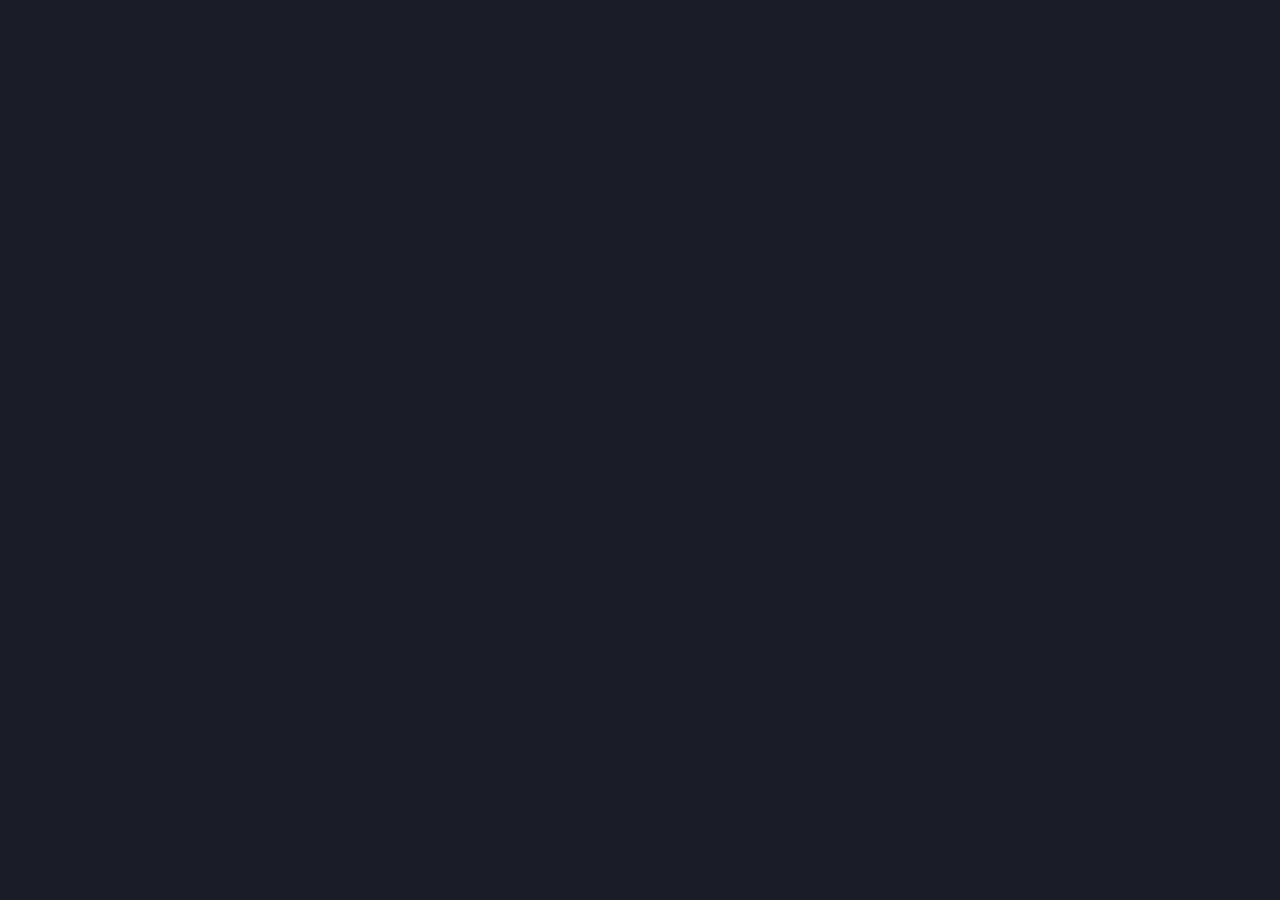
==== index.html @ 064d1b28 "File connected" ====
<!DOCTYPE html>
<html lang="en">

    <head>
        <meta charset="UTF-8">
        <meta name="viewport" content="width=device-width,initial-scale=1">
        <meta name="author" content="cake & Bake">
        <meta name="description" content="Cake & Bake">
        <meta name="keywords" content="HTML,CSS,SEO,web,web development">
        <title>Cake & Bake</title>
        <link rel="shortcut icon " href="./asstes/img/google.png" type="image/x-icon">
        <link rel="stylesheet" href="./assets/style/index.css" media="all">
        <script src="./assets/script/index.js" defer></script>
        <link rel="preconnect" href="https://fonts.googleapis.com">
        <link rel="preconnect" href="https://fonts.gstatic.com" crossorigin>
        <link href="https://fonts.googleapis.com/css2?family=Roboto:ital,wght@0,300;0,400;1,100&display=swap"
            rel="stylesheet">
        <link rel="stylesheet" href="https://cdnjs.cloudflare.com/ajax/libs/font-awesome/6.2.0/css/all.min.css"
            integrity="sha512-xh6O/CkQoPOWDdYTDqeRdPCVd1SpvCA9XXcUnZS2FmJNp1coAFzvtCN9Bmam E+4aHK8yyUHUSCcJHgXloTyT2A=="
            crossorigin="anonymous" referrerpolicy="no-referrer">
    </head>
    <main>
        <body>
          
        </body>
    </main>

</html>
---- assets/style/index.css ----
@import './reset.css';

:root {
    --app-dark-bg: #1a1d28;
    --app-red: #ff3c57;
    --app-green: #33ab4e;
    --app-purple: #833cff;
    --app-orange: #ff833c;
    --app-blue: #3c57ff;
    --app-blue-hover: #364ee6;
}

body {
    background-color: var(--app-dark-bg);
}

.container {
    width: min(100% - 30px, 1280px);
    margin-inline: auto;
}
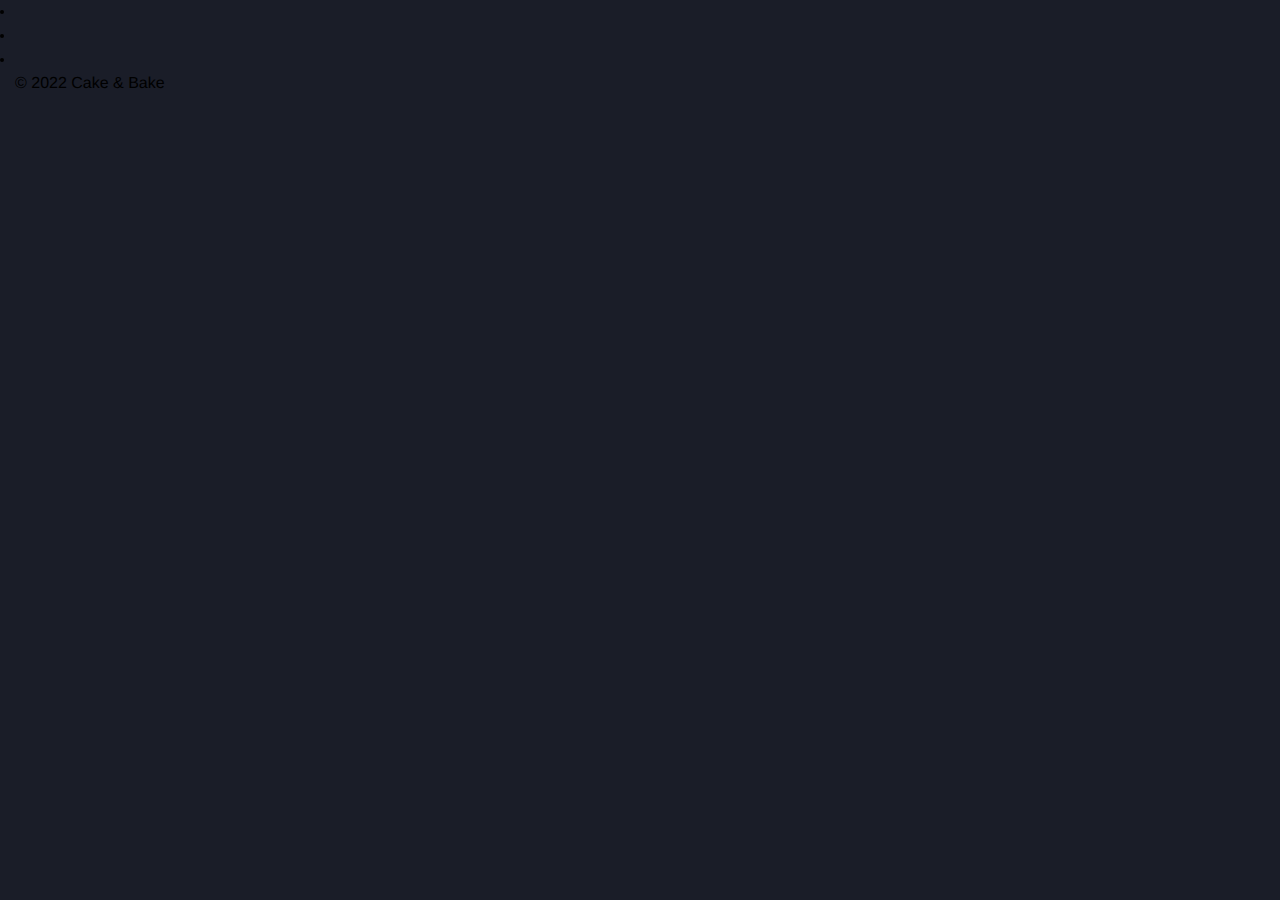
==== commit 574e8e25: "footer changed" ====
--- a/index.html
+++ b/index.html
@@ -1,6 +1,6 @@
 <!DOCTYPE html>
 <html lang="en">
-
+ 
     <head>
         <meta charset="UTF-8">
         <meta name="viewport" content="width=device-width,initial-scale=1">
@@ -8,20 +8,36 @@
         <meta name="description" content="Cake & Bake">
         <meta name="keywords" content="HTML,CSS,SEO,web,web development">
         <title>Cake & Bake</title>
-        <link rel="shortcut icon " href="./asstes/img/google.png" type="image/x-icon">
+        <link rel="shortcut icon " href="./assets/img/google.png" type="image/x-icon">
         <link rel="stylesheet" href="./assets/style/index.css" media="all">
         <script src="./assets/script/index.js" defer></script>
         <link rel="preconnect" href="https://fonts.googleapis.com">
         <link rel="preconnect" href="https://fonts.gstatic.com" crossorigin>
         <link href="https://fonts.googleapis.com/css2?family=Roboto:ital,wght@0,300;0,400;1,100&display=swap"
             rel="stylesheet">
-        <link rel="stylesheet" href="https://cdnjs.cloudflare.com/ajax/libs/font-awesome/6.2.0/css/all.min.css"
-            integrity="sha512-xh6O/CkQoPOWDdYTDqeRdPCVd1SpvCA9XXcUnZS2FmJNp1coAFzvtCN9Bmam E+4aHK8yyUHUSCcJHgXloTyT2A=="
+            <link rel="stylesheet" href="https://cdnjs.cloudflare.com/ajax/libs/font-awesome/6.2.0/css/all.min.css"
+            integrity="sha512-xh6O/CkQoPOWDdYTDqeRdPCVd1SpvCA9XXcUnZS2FmJNp1coAFzvtCN9BmamE+4aHK8yyUHUSCcJHgXloTyT2A=="
             crossorigin="anonymous" referrerpolicy="no-referrer">
     </head>
     <main>
-        <body>
-          
+     
+
+          <footer>
+            <div class=" container flexbox">
+                <div class="icons">
+                    <ul>
+                        <li><a class="fb" href="https://www.youtube.com/"><i class="fa-brands fa-youtube"></i>
+                        <li><a class="twitter" href="https://www.youtube.com/"><i
+                                    class="fa-brands fa-twitter shp"></i></a></li>
+                        <li><a class="google" href="https://www.youtube.com/"><i
+                                    class="fa-brands fa-google shp"></i></a></li>
+                    </ul>
+                </div>
+                <div class="copy">
+                    <p>&copy; 2022 Cake & Bake</p>
+                </div>
+            </div>
+        </footer>
         </body>
     </main>
 
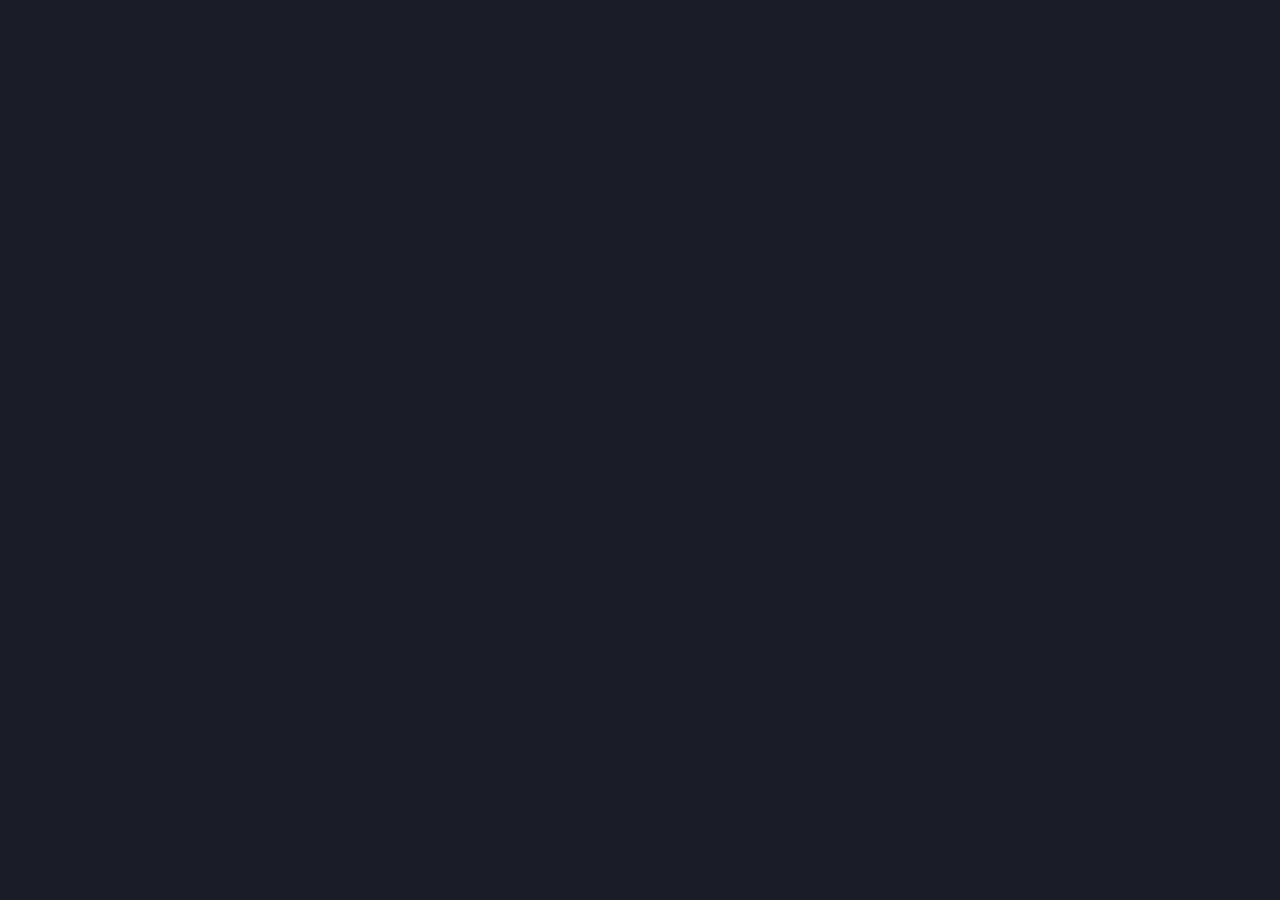
==== commit bfe7d406: "footer elements deleted" ====
--- a/index.html
+++ b/index.html
@@ -22,22 +22,7 @@
     <main>
      
 
-          <footer>
-            <div class=" container flexbox">
-                <div class="icons">
-                    <ul>
-                        <li><a class="fb" href="https://www.youtube.com/"><i class="fa-brands fa-youtube"></i>
-                        <li><a class="twitter" href="https://www.youtube.com/"><i
-                                    class="fa-brands fa-twitter shp"></i></a></li>
-                        <li><a class="google" href="https://www.youtube.com/"><i
-                                    class="fa-brands fa-google shp"></i></a></li>
-                    </ul>
-                </div>
-                <div class="copy">
-                    <p>&copy; 2022 Cake & Bake</p>
-                </div>
-            </div>
-        </footer>
+         
         </body>
     </main>
 
--- a/assets/style/index.css
+++ b/assets/style/index.css
@@ -17,4 +17,6 @@
 .container {
     width: min(100% - 30px, 1280px);
     margin-inline: auto;
-}+}
+
+
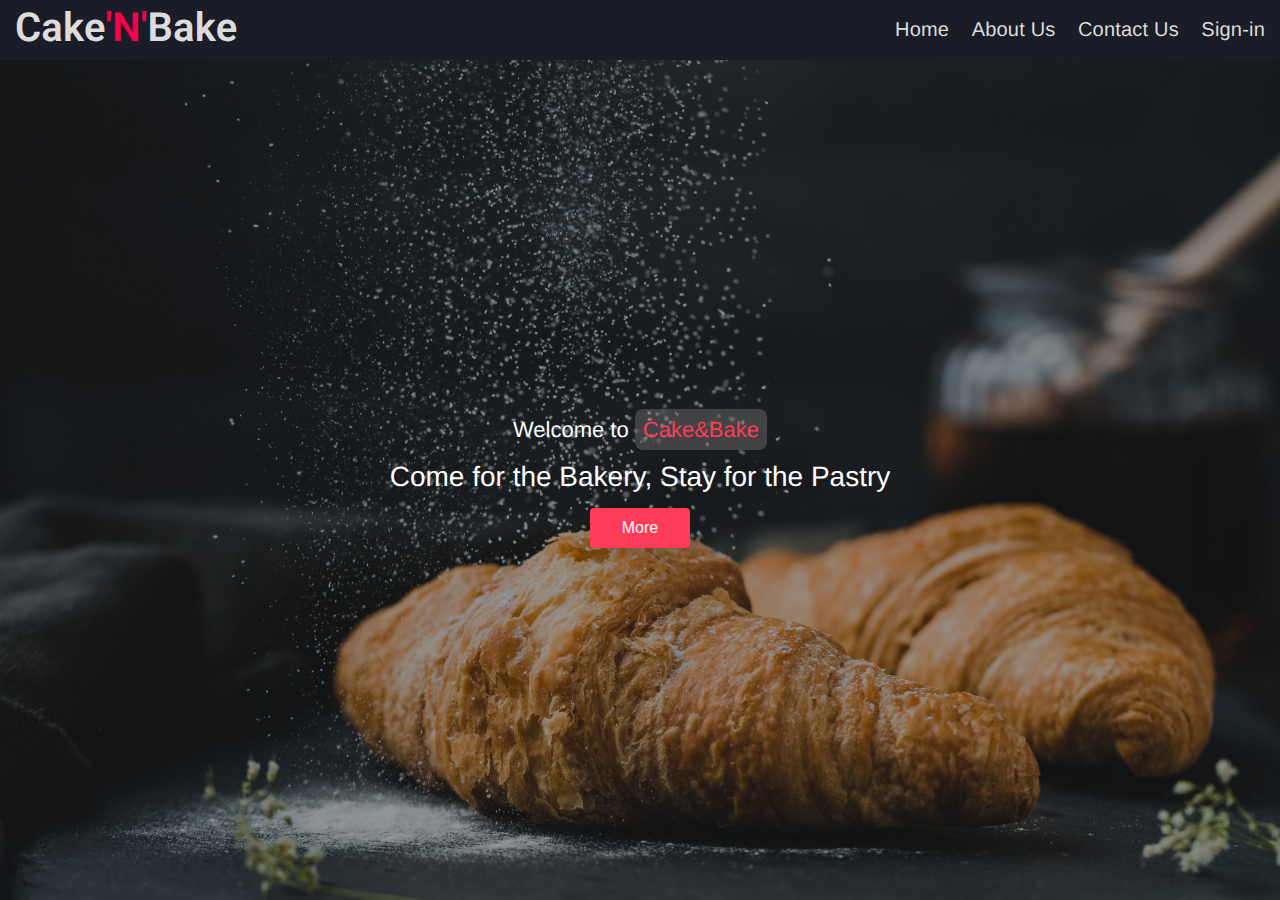
==== commit 4f64084a: "banner updated" ====
--- a/index.html
+++ b/index.html
@@ -1,29 +1,57 @@
 <!DOCTYPE html>
 <html lang="en">
- 
-    <head>
-        <meta charset="UTF-8">
-        <meta name="viewport" content="width=device-width,initial-scale=1">
-        <meta name="author" content="cake & Bake">
-        <meta name="description" content="Cake & Bake">
-        <meta name="keywords" content="HTML,CSS,SEO,web,web development">
-        <title>Cake & Bake</title>
-        <link rel="shortcut icon " href="./assets/img/google.png" type="image/x-icon">
-        <link rel="stylesheet" href="./assets/style/index.css" media="all">
-        <script src="./assets/script/index.js" defer></script>
-        <link rel="preconnect" href="https://fonts.googleapis.com">
-        <link rel="preconnect" href="https://fonts.gstatic.com" crossorigin>
-        <link href="https://fonts.googleapis.com/css2?family=Roboto:ital,wght@0,300;0,400;1,100&display=swap"
-            rel="stylesheet">
-            <link rel="stylesheet" href="https://cdnjs.cloudflare.com/ajax/libs/font-awesome/6.2.0/css/all.min.css"
-            integrity="sha512-xh6O/CkQoPOWDdYTDqeRdPCVd1SpvCA9XXcUnZS2FmJNp1coAFzvtCN9BmamE+4aHK8yyUHUSCcJHgXloTyT2A=="
-            crossorigin="anonymous" referrerpolicy="no-referrer">
-    </head>
-    <main>
-     
 
-         
-        </body>
-    </main>
+<head>
+    <meta charset="UTF-8">
+    <meta name="viewport" content="width=device-width,initial-scale=1">
+    <meta name="author" content="cake & Bake">
+    <meta name="description" content="Cake & Bake">
+    <meta name="keywords" content="HTML,CSS,SEO,web,web development">
+    <title>Cake & Bake</title>
+    <link rel="shortcut icon " href="./assets/img/google.png" type="image/x-icon">
+    <link rel="stylesheet" href="./assets/style/index.css" media="all">
+    <script src="./assets/script/index.js" defer></script>
+    <link rel="preconnect" href="https://fonts.googleapis.com">
+    <link rel="preconnect" href="https://fonts.gstatic.com" crossorigin>
+    <link href="https://fonts.googleapis.com/css2?family=Roboto:ital,wght@0,300;0,400;1,100&display=swap"
+        rel="stylesheet">
+    <link rel="stylesheet" href="https://cdnjs.cloudflare.com/ajax/libs/font-awesome/6.2.0/css/all.min.css"
+        integrity="sha512-xh6O/CkQoPOWDdYTDqeRdPCVd1SpvCA9XXcUnZS2FmJNp1coAFzvtCN9BmamE+4aHK8yyUHUSCcJHgXloTyT2A=="
+        crossorigin="anonymous" referrerpolicy="no-referrer">
+</head>
+<main>
+
+    <body>
+        <header>
+            <div class="container flexbox">
+                <div class="title">
+                    <h1>Cake<span>'N'</span>Bake</h1>
+                </div>
+                <nav>
+                    <ul>
+                        <li><a href="#">Home</a></li>
+                        <li><a href="#">About Us</a></li>
+                        <li><a href="#">Contact Us</a></li>
+                        <li><a href="#">Sign-in</a></li>
+                    </ul>
+                </nav>
+            </div>
+        </header>
+
+        <section class="banner">
+            <div class="overlay">
+                <div class="section">
+                    <p class="welcome">  Welcome to <span class="box"> Cake&Bake</span></p>
+                        <p class="text">
+                            Come for the Bakery, Stay for the Pastry
+                          </p>
+                        <button class="delay">More</button>
+                    </div>
+            </div>
+        </section>
+
+
+    </body>
+</main>
 
 </html>--- a/assets/style/index.css
+++ b/assets/style/index.css
@@ -19,4 +19,203 @@
     margin-inline: auto;
 }
 
-
+/* --------------- */
+/* Header         */
+/* --------------- */
+h1 span {
+    color: #f9004d;
+}
+
+header {
+    height: 60px;
+
+
+}
+
+.flexbox {
+    display: flex;
+}
+
+.title {
+    width: 40%;
+    height: 56%;
+}
+
+.title h1 {
+    font-size: 40px;
+    font-weight: 600;
+    line-height: 56px;
+    font-family: "Roboto", sans-serif;
+    color: #dcdcdc;
+    letter-spacing: 0.2px;
+}
+
+nav {
+    width: 60%;
+    text-align: right;
+}
+
+nav ul {
+    list-style: none;
+}
+
+nav ul li {
+    display: inline;
+    line-height: 56px;
+    cursor: default;
+}
+
+nav ul li a {
+    font-size: 20px;
+    color: #dcdcdc;
+    font-weight: 525;
+    text-decoration: none;
+    letter-spacing: 0.2px;
+    cursor: pointer;
+    line-height: 60px;
+    font-family: Madefor, Helvetica Neue, Helvetica, Arial, Hiragino Kaku Gothic Pro W3, Hiragino Kaku Gothic Pro, sans-serif !important;
+}
+
+nav ul li a:hover {
+    text-decoration: underline;
+}
+
+nav ul li+li {
+    margin-left: 18px;
+}
+
+
+/* --------------- */
+/* Section          */
+/* --------------- */
+.banner {
+    background: #fff url(../img/banner.jpg) center center / cover no-repeat;
+    height: calc(100vh - 60px);
+    color: #fff;
+}
+
+.overlay {
+    min-height: calc(100vh - 60px);
+    background-color: rgb(20 24 28/0.4);
+    display: grid;
+    place-items: center;
+    text-align: center;
+}
+
+.welcome{
+    font-size: 22px;
+}
+.box {
+    
+    border-radius: 8px;
+    background-color: rgb(124 123 123/0.4);
+    padding: 8px;
+    color: #ff3c57;
+}
+.text {
+    font-weight: 300;
+    font-size: 28px;
+    margin-top: 10px;
+}
+
+.delay {
+    margin-top: 10px;
+    width: 100px;
+    height: 40px;
+    text-align: center;
+    border-radius: 4px;
+    color: #fff;
+    font-size: 16px;
+    inset: auto 50px 50px auto;
+    box-shadow: rgba(0, 0, 0, 0.1) 0px 26px 30px -10px, rgba(0, 0, 0, 0.1) 0px 16px 10px -10px;
+    background-color: #ff3c57;
+    transition: all 0.9s ease-in-out;
+}
+
+.section.lessdelay {
+    visibility: visible;
+    opacity: 1;
+    transition: 0.6s;
+}
+
+.delay.is-visible {
+    visibility: visible;
+    opacity: 1;
+    transition-delay: 0.7s;
+}
+
+
+
+/* --------------- */
+/* footer          */
+/* --------------- */
+
+.flexbox {
+    display: flex;
+}
+
+footer {
+    height: 65px;
+    background-color: #fff;
+}
+
+div .icons {
+    width: 50%;
+    text-align: left;
+}
+
+div .icons ul {
+    list-style: none;
+}
+
+div .icons ul li {
+    display: inline;
+    line-height: 66px;
+    cursor: default;
+}
+
+div .icons ul li a {
+    font-size: 17px;
+    font-weight: 600;
+    text-decoration: none;
+    letter-spacing: 0.2px;
+    cursor: pointer;
+    font-family: "Roboto", sans-serif;
+}
+
+.icons li {
+    border: 1px solid;
+    border-radius: 50%;
+    padding: 6px;
+}
+
+.icons ul li+li {
+    margin-left: 18px;
+}
+
+.fb {
+    color: #3b5998;
+}
+
+.twitter {
+    color: #00acee;
+}
+
+.google {
+    color: #4285F4;
+}
+
+.copy {
+    width: 50%;
+    height: 56%;
+}
+
+.copy p {
+    font-size: 17px;
+    text-align: right;
+    font-family: "Roboto", sans-serif;
+    font-weight: 450;
+    line-height: 66px;
+    color: #000;
+    letter-spacing: 0.2px;
+}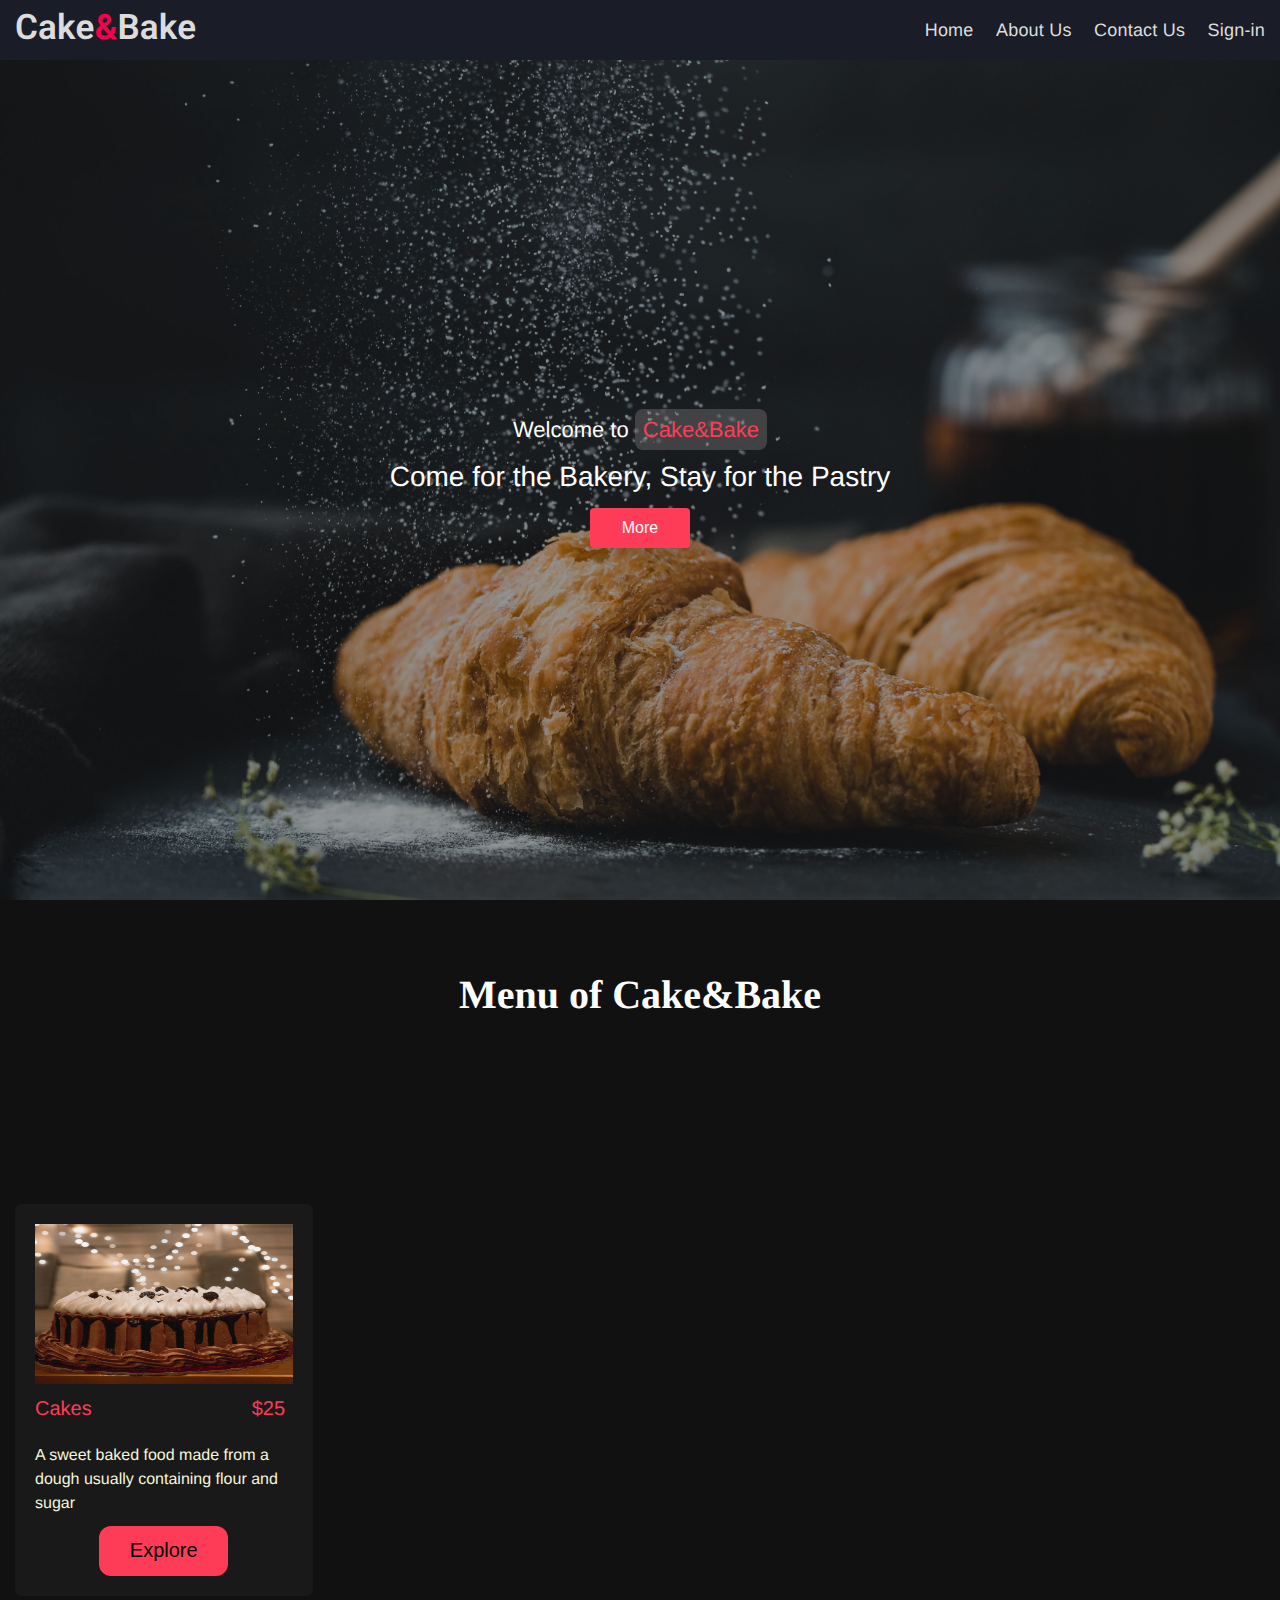
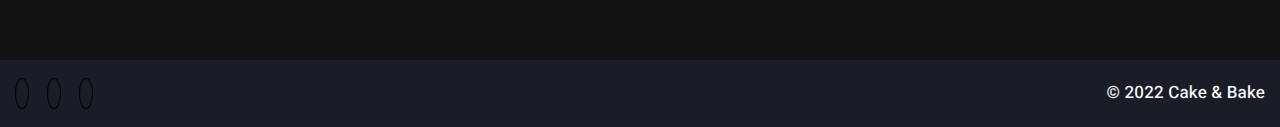
==== commit 60cb32ad: "box-1 created" ====
--- a/index.html
+++ b/index.html
@@ -1,57 +1,95 @@
-<!DOCTYPE html>
+ <!DOCTYPE html>
 <html lang="en">
+ 
+    <head>
+        <meta charset="UTF-8">
+        <meta name="viewport" content="width=device-width,initial-scale=1">
+        <meta name="author" content="cake & Bake">
+        <meta name="description" content="Cake & Bake">
+        <meta name="keywords" content="HTML,CSS,SEO,web,web development">
+        <title>Cake & Bake</title>
+        <link rel="shortcut icon " href="./assets/img/google.png" type="image/x-icon">
+        <link rel="stylesheet" href="./assets/style/index.css" media="all">
+        <script src="./assets/script/index.js" defer></script>
+        <link rel="preconnect" href="https://fonts.googleapis.com">
+        <link rel="preconnect" href="https://fonts.gstatic.com" crossorigin>
+        <link href="https://fonts.googleapis.com/css2?family=Roboto:ital,wght@0,300;0,400;1,100&display=swap"
+            rel="stylesheet">
+            <link rel="stylesheet" href="https://cdnjs.cloudflare.com/ajax/libs/font-awesome/6.2.0/css/all.min.css"
+            integrity="sha512-xh6O/CkQoPOWDdYTDqeRdPCVd1SpvCA9XXcUnZS2FmJNp1coAFzvtCN9BmamE+4aHK8yyUHUSCcJHgXloTyT2A=="
+            crossorigin="anonymous" referrerpolicy="no-referrer">
+    </head>
+    <main>
+        <body>
+            <header>
+                <div class="container flexbox">
+                    <div class="title">
+                        <h1>Cake<span>&</span>Bake</h1>
+                    </div>
+                    <nav>
+                        <ul>
+                            <li class="tag" ><i class="fa-solid fa-bars"></i></li>
+                            <li><a href="#">Home</a></li>
+                            <li><a href="#">About Us</a></li>
+                            <li><a href="#">Contact Us</a></li>
+                            <li><a href="#">Sign-in</a></li>
+                        </ul>
+                    </nav>
+                </div>
+            </header>
+            
+            
+          
+            <section class="banner">
+                <div class="overlay">
+                    <div class="section">
+                        <p class="welcome">  Welcome to <span class="box"> Cake&Bake</span></p>
+                            <p class="text">
+                                Come for the Bakery, Stay for the Pastry
+                              </p>
+                            <button class="delay">More</button>
+                        </div>
+                </div>
+     </section>
+     <main>
+        <section class="bakery">
+            <h2>Menu of Cake&Bake</h2>
+        <div class="container rows">
+            <div class="row">
+                <div class="column one">
+                    <img src="./assets/img/sj-diUixdrqh0Q-unsplash.jpg">
+                    <div class="cake"> <p>Cakes
+                    </p>
+                <p class="price"> $25</p></div>
 
-<head>
-    <meta charset="UTF-8">
-    <meta name="viewport" content="width=device-width,initial-scale=1">
-    <meta name="author" content="cake & Bake">
-    <meta name="description" content="Cake & Bake">
-    <meta name="keywords" content="HTML,CSS,SEO,web,web development">
-    <title>Cake & Bake</title>
-    <link rel="shortcut icon " href="./assets/img/google.png" type="image/x-icon">
-    <link rel="stylesheet" href="./assets/style/index.css" media="all">
-    <script src="./assets/script/index.js" defer></script>
-    <link rel="preconnect" href="https://fonts.googleapis.com">
-    <link rel="preconnect" href="https://fonts.gstatic.com" crossorigin>
-    <link href="https://fonts.googleapis.com/css2?family=Roboto:ital,wght@0,300;0,400;1,100&display=swap"
-        rel="stylesheet">
-    <link rel="stylesheet" href="https://cdnjs.cloudflare.com/ajax/libs/font-awesome/6.2.0/css/all.min.css"
-        integrity="sha512-xh6O/CkQoPOWDdYTDqeRdPCVd1SpvCA9XXcUnZS2FmJNp1coAFzvtCN9BmamE+4aHK8yyUHUSCcJHgXloTyT2A=="
-        crossorigin="anonymous" referrerpolicy="no-referrer">
-</head>
-<main>
+                <div class="cake2">
+                    <p>A sweet baked food made from a dough usually containing flour and sugar</p>
+    
+                </div>
+                    <form class="button">
+                        <input type="button" name="read more" value="Explore">
+                    </form>
+                </div>
+            </section>
 
-    <body>
-        <header>
-            <div class="container flexbox">
-                <div class="title">
-                    <h1>Cake<span>'N'</span>Bake</h1>
+            <footer>
+                <div class=" container flexbox">
+                    <div class="icons">
+                        <ul>
+                            <li><a class="fb" href="https://www.youtube.com/"><i class="fa-brands fa-youtube"></i>
+                            <li><a class="twitter" href="https://www.youtube.com/"><i
+                                        class="fa-brands fa-twitter shp"></i></a></li>
+                            <li><a class="google" href="https://www.youtube.com/"><i
+                                        class="fa-brands fa-google shp"></i></a></li>
+                        </ul>
+                    </div>
+                    <div class="copy">
+                        <p>&copy; 2022 Cake & Bake</p>
+                    </div>
                 </div>
-                <nav>
-                    <ul>
-                        <li><a href="#">Home</a></li>
-                        <li><a href="#">About Us</a></li>
-                        <li><a href="#">Contact Us</a></li>
-                        <li><a href="#">Sign-in</a></li>
-                    </ul>
-                </nav>
-            </div>
-        </header>
-
-        <section class="banner">
-            <div class="overlay">
-                <div class="section">
-                    <p class="welcome">  Welcome to <span class="box"> Cake&Bake</span></p>
-                        <p class="text">
-                            Come for the Bakery, Stay for the Pastry
-                          </p>
-                        <button class="delay">More</button>
-                    </div>
-            </div>
-        </section>
-
-
-    </body>
-</main>
+            </footer>
+            
+        </body>
+    </main>
 
 </html>--- a/assets/style/index.css
+++ b/assets/style/index.css
@@ -18,18 +18,14 @@
     width: min(100% - 30px, 1280px);
     margin-inline: auto;
 }
-
 /* --------------- */
 /* Header         */
 /* --------------- */
-h1 span {
-    color: #f9004d;
-}
-
+h1 span{
+    color:#f9004d;
+}
 header {
-    height: 60px;
-
-
+    height: 60px;   
 }
 
 .flexbox {
@@ -42,7 +38,7 @@
 }
 
 .title h1 {
-    font-size: 40px;
+    font-size: 35px;
     font-weight: 600;
     line-height: 56px;
     font-family: "Roboto", sans-serif;
@@ -66,7 +62,7 @@
 }
 
 nav ul li a {
-    font-size: 20px;
+    font-size: 18px;
     color: #dcdcdc;
     font-weight: 525;
     text-decoration: none;
@@ -132,6 +128,8 @@
     transition: all 0.9s ease-in-out;
 }
 
+
+
 .section.lessdelay {
     visibility: visible;
     opacity: 1;
@@ -141,10 +139,87 @@
 .delay.is-visible {
     visibility: visible;
     opacity: 1;
-    transition-delay: 0.7s;
-}
-
-
+    transition-delay: 0.7s;
+}
+
+.cake, .cake2{
+    display:flex;
+}
+
+
+.cake p, .cake2 p, .cake .head, .cookies .cake2 p{
+    margin-top: 10px;
+    margin-left: 0px;
+    margin-bottom: 10px;
+    font-size: 16px;
+    color: beige;
+    text-align: left;
+}
+.cake p, .cookies p {
+    font-size: 20px;
+    color:#ff3c57;
+}
+.cake .price{
+    margin-left: 160px;
+}
+.bakery{
+    background-color: #111;
+}
+.column{
+    flex-grow:1;
+    width:calc(25% - 15px);
+
+    border-radius: 6px;
+   
+    margin-top:30px;
+}
+.bakery {
+    flex-flow:row wrap;
+     display:flex;
+     gap:20px;
+ }
+ 
+img{
+   
+    height:160px;
+    width:100%;
+}
+.one{
+    background-color:#191919;
+    padding:20px;
+    box-sizing: border-box;
+}
+
+.bakery{
+    min-height: calc(100vh - 60px - 80px );
+}
+
+.bakery{
+    display:grid;
+    align-items: center;
+    /*font-size:36px;*/
+    color: var(--app-white);
+    text-align:center;
+  /* margin-top: 50px;*/
+    width:100%;
+}
+
+.bakery h2{
+    font-size: 40px;
+    font-family: "PT Serif", serif;
+    color:#fff;
+}
+
+.button input{
+    height:50px;
+    width:50%;
+    background-color: #ff3c57;
+    border: 2px solid #ff3c57;
+    border-radius:12px;
+    font-size: 20px;
+    color: var(--app-white);
+    transition: all 0.24s ease-in-out;
+}
 
 /* --------------- */
 /* footer          */
@@ -155,8 +230,7 @@
 }
 
 footer {
-    height: 65px;
-    background-color: #fff;
+    height: 60px;
 }
 
 div .icons {
@@ -194,7 +268,7 @@
 }
 
 .fb {
-    color: #3b5998;
+    color: #fa0808;
 }
 
 .twitter {
@@ -216,6 +290,6 @@
     font-family: "Roboto", sans-serif;
     font-weight: 450;
     line-height: 66px;
-    color: #000;
+    color: #fff;
     letter-spacing: 0.2px;
 }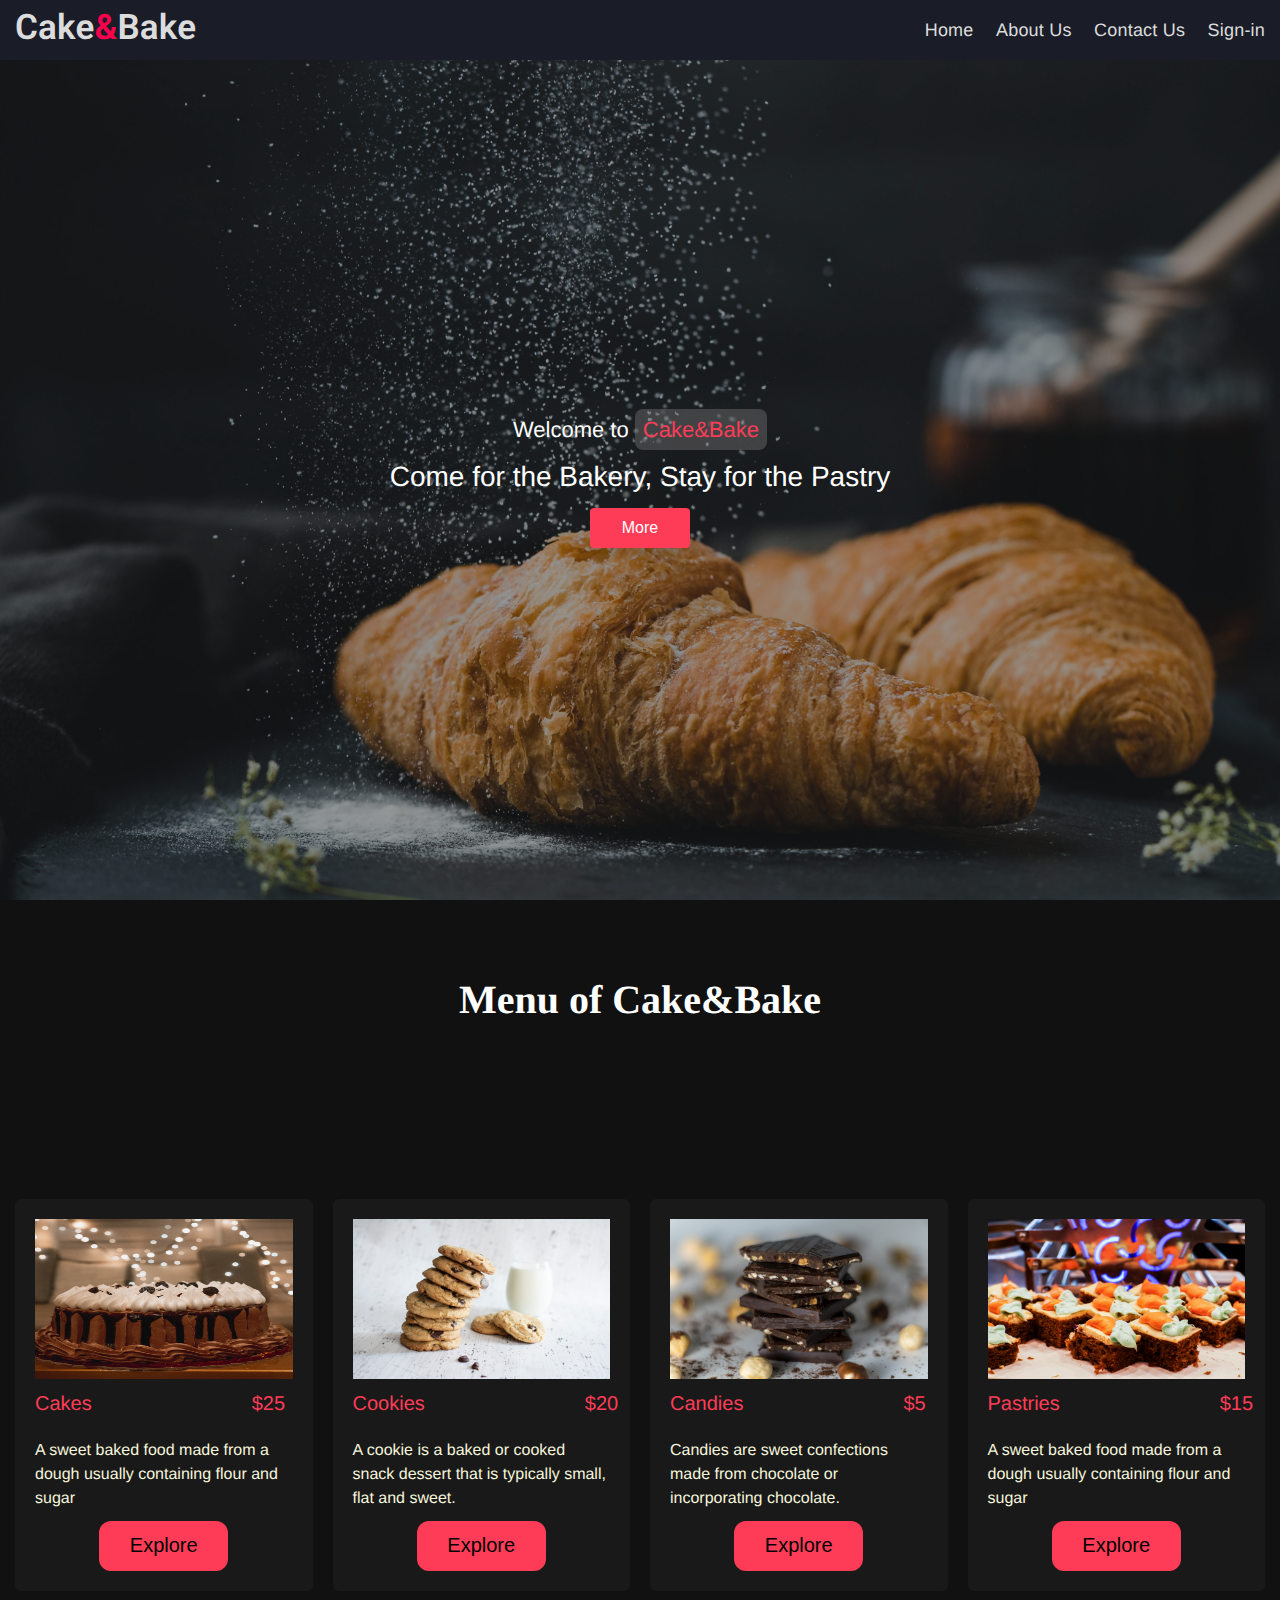
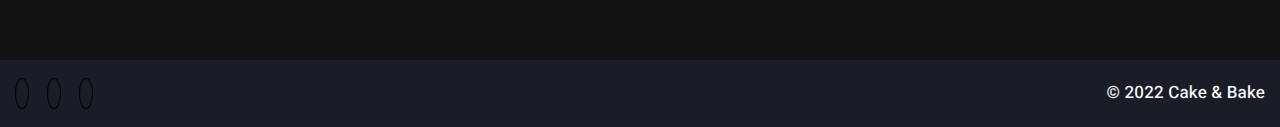
==== commit 4d14c27b: "change content box-3" ====
--- a/index.html
+++ b/index.html
@@ -70,6 +70,50 @@
                         <input type="button" name="read more" value="Explore">
                     </form>
                 </div>
+                <div class="column two">
+                    <img src="./assets/img/christina-branco-7P-wc2Z2Ujs-unsplash.jpg">
+                    <div class="cake"> <p>Cookies
+                    </p>
+                <p class="price"> $20</p></div>
+
+                <div class="cake2">
+                    <p>A cookie is a baked or cooked snack dessert that is typically small, flat and sweet.</p>
+    
+                </div>
+                    <form class="button">
+                        <input type="button" name="read more" value="Explore">
+                    </form>
+                </div>
+                <div class="column three">
+                    <img src="./assets/img/amirali-mirhashemian-RCVIlSXhYI0-unsplash.jpg">
+                    <div class="cake"> <p>Candies
+                    </p>
+                <p class="price"> $5</p></div>
+
+                <div class="cake2">
+                    <p>Candies are sweet confections made from chocolate or incorporating chocolate.</p>
+    
+                </div>
+                    
+                   
+                    <form class="button">
+                        <input type="button" name="read more" value="Explore">
+                    </form>
+                </div>
+                <div class="column four">
+                    <img src="./assets/img/jem-sahagun-UntlpCueaxs-unsplash.jpg">
+                    <div class="cake"> <p>Pastries
+                    </p>
+                <p class="price"> $15</p></div>
+
+                <div class="cake2">
+                    <p>A sweet baked food made from a dough usually containing flour and sugar</p>
+    
+                </div>
+                    <form class="button">
+                        <input type="button" name="read more" value="Explore">
+                    </form>
+                </div>
             </section>
 
             <footer>
--- a/assets/style/index.css
+++ b/assets/style/index.css
@@ -173,7 +173,7 @@
    
     margin-top:30px;
 }
-.bakery {
+.row {
     flex-flow:row wrap;
      display:flex;
      gap:20px;
@@ -190,6 +190,23 @@
     box-sizing: border-box;
 }
 
+.two{
+    background-color:#191919 ;
+    padding:20px;
+    box-sizing: border-box;
+}
+
+.three{
+    background-color: #191919;
+    padding:20px;
+    box-sizing: border-box;
+}
+.four{
+    background-color: #191919;
+    padding:20px;
+    box-sizing: border-box;
+}
+
 .bakery{
     min-height: calc(100vh - 60px - 80px );
 }
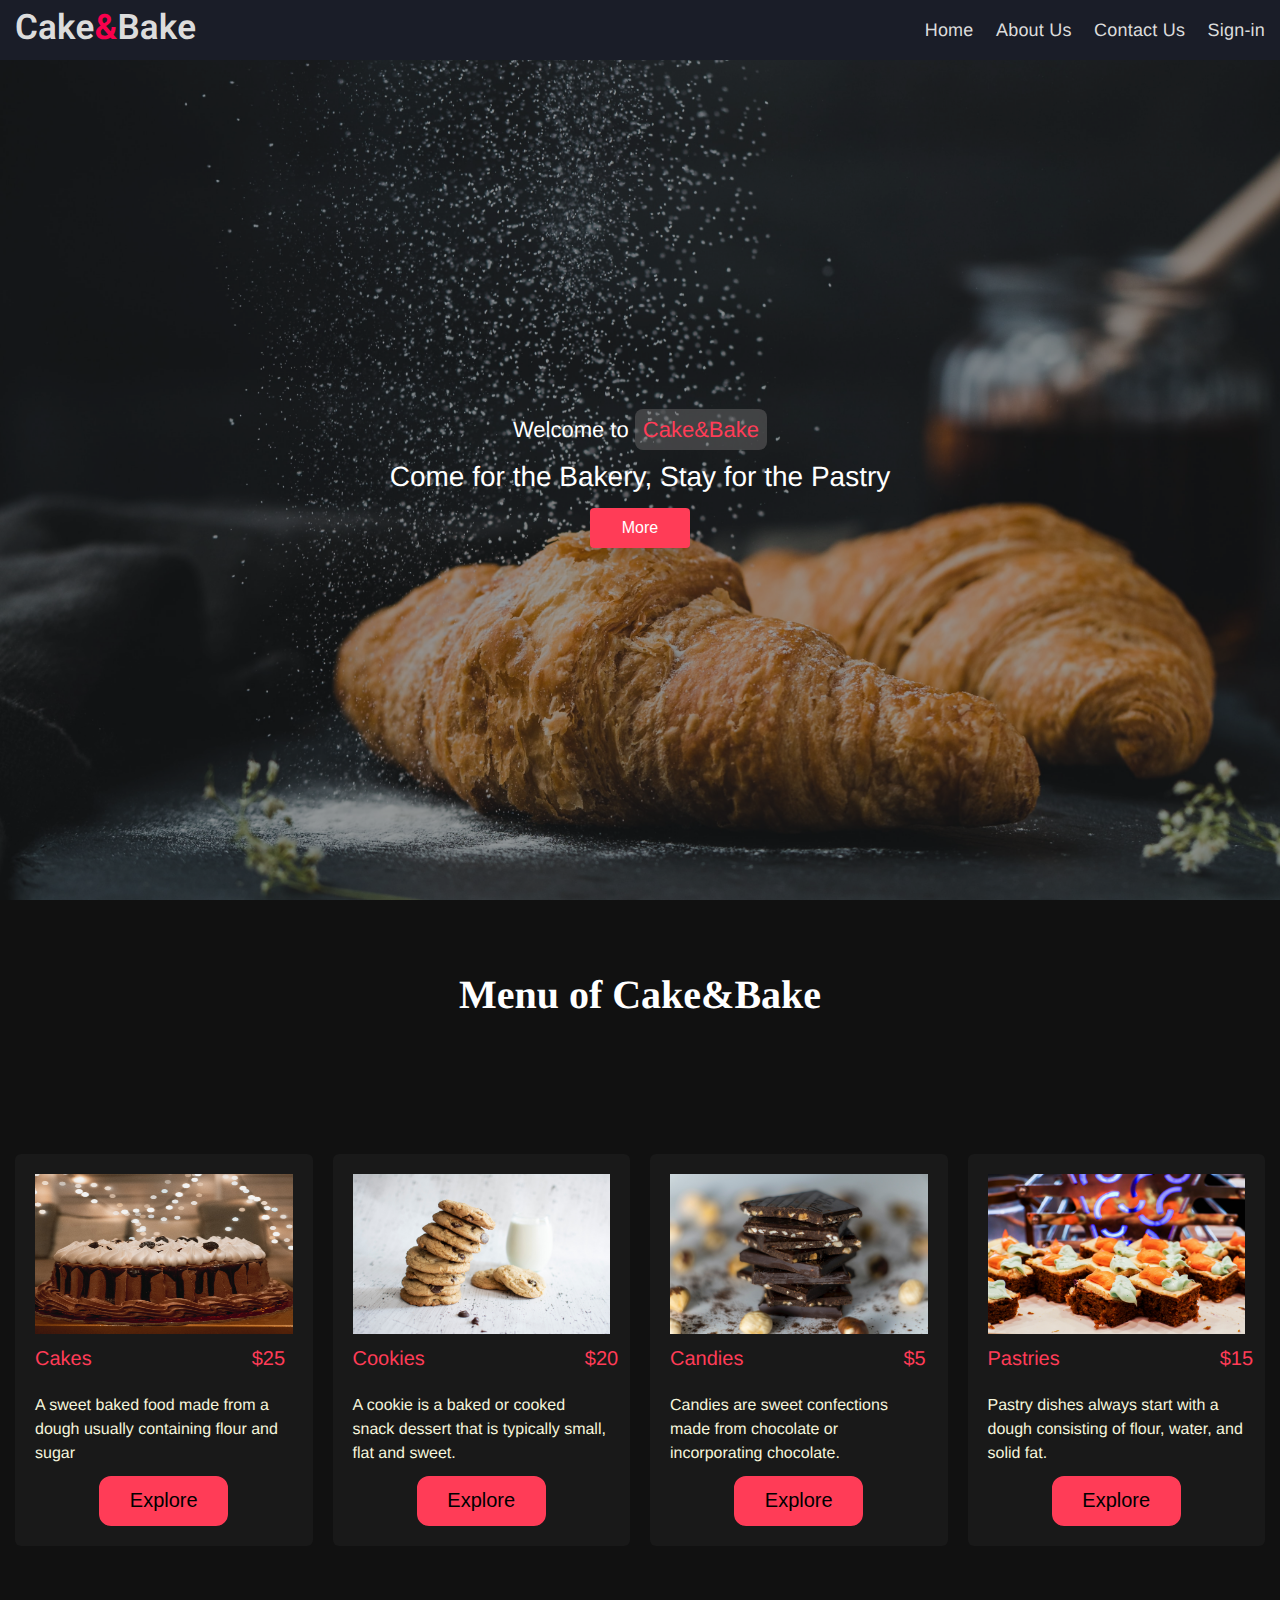
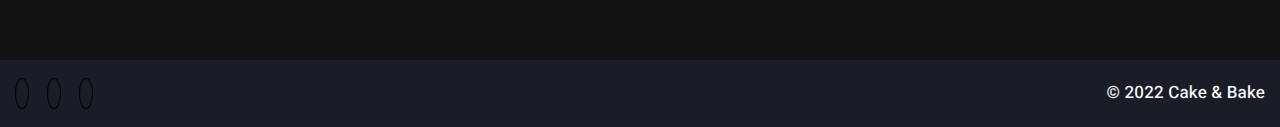
==== commit 44fd0c3a: "section updated" ====
--- a/index.html
+++ b/index.html
@@ -1,119 +1,129 @@
- <!DOCTYPE html>
+<!DOCTYPE html>
 <html lang="en">
- 
-    <head>
-        <meta charset="UTF-8">
-        <meta name="viewport" content="width=device-width,initial-scale=1">
-        <meta name="author" content="cake & Bake">
-        <meta name="description" content="Cake & Bake">
-        <meta name="keywords" content="HTML,CSS,SEO,web,web development">
-        <title>Cake & Bake</title>
-        <link rel="shortcut icon " href="./assets/img/google.png" type="image/x-icon">
-        <link rel="stylesheet" href="./assets/style/index.css" media="all">
-        <script src="./assets/script/index.js" defer></script>
-        <link rel="preconnect" href="https://fonts.googleapis.com">
-        <link rel="preconnect" href="https://fonts.gstatic.com" crossorigin>
-        <link href="https://fonts.googleapis.com/css2?family=Roboto:ital,wght@0,300;0,400;1,100&display=swap"
-            rel="stylesheet">
-            <link rel="stylesheet" href="https://cdnjs.cloudflare.com/ajax/libs/font-awesome/6.2.0/css/all.min.css"
-            integrity="sha512-xh6O/CkQoPOWDdYTDqeRdPCVd1SpvCA9XXcUnZS2FmJNp1coAFzvtCN9BmamE+4aHK8yyUHUSCcJHgXloTyT2A=="
-            crossorigin="anonymous" referrerpolicy="no-referrer">
-    </head>
-    <main>
-        <body>
-            <header>
-                <div class="container flexbox">
-                    <div class="title">
-                        <h1>Cake<span>&</span>Bake</h1>
-                    </div>
-                    <nav>
-                        <ul>
-                            <li class="tag" ><i class="fa-solid fa-bars"></i></li>
-                            <li><a href="#">Home</a></li>
-                            <li><a href="#">About Us</a></li>
-                            <li><a href="#">Contact Us</a></li>
-                            <li><a href="#">Sign-in</a></li>
-                        </ul>
-                    </nav>
+
+<head>
+    <meta charset="UTF-8">
+    <meta name="viewport" content="width=device-width,initial-scale=1">
+    <meta name="author" content="cake & Bake">
+    <meta name="description" content="Cake & Bake">
+    <meta name="keywords" content="HTML,CSS,SEO,web,web development">
+    <title>Cake & Bake</title>
+    <link rel="shortcut icon " href="./assets/img/google.png" type="image/x-icon">
+    <link rel="stylesheet" href="./assets/style/index.css" media="all">
+    <script src="./assets/script/index.js" defer></script>
+    <link rel="preconnect" href="https://fonts.googleapis.com">
+    <link rel="preconnect" href="https://fonts.gstatic.com" crossorigin>
+    <link href="https://fonts.googleapis.com/css2?family=Roboto:ital,wght@0,300;0,400;1,100&display=swap"
+        rel="stylesheet">
+    <link rel="stylesheet" href="https://cdnjs.cloudflare.com/ajax/libs/font-awesome/6.2.0/css/all.min.css"
+        integrity="sha512-xh6O/CkQoPOWDdYTDqeRdPCVd1SpvCA9XXcUnZS2FmJNp1coAFzvtCN9BmamE+4aHK8yyUHUSCcJHgXloTyT2A=="
+        crossorigin="anonymous" referrerpolicy="no-referrer">
+</head>
+<main>
+
+    <body>
+        <header>
+            <div class="container flexbox">
+                <div class="title">
+                    <h1>Cake<span>&</span>Bake</h1>
                 </div>
-            </header>
-            
-            
-          
-            <section class="banner">
-                <div class="overlay">
-                    <div class="section">
-                        <p class="welcome">  Welcome to <span class="box"> Cake&Bake</span></p>
-                            <p class="text">
-                                Come for the Bakery, Stay for the Pastry
-                              </p>
-                            <button class="delay">More</button>
+                <nav>
+                    <ul>
+                        <li class="tag"><i class="fa-solid fa-bars"></i></li>
+                        <li><a href="#">Home</a></li>
+                        <li><a href="#">About Us</a></li>
+                        <li><a href="#">Contact Us</a></li>
+                        <li><a href="#">Sign-in</a></li>
+                    </ul>
+                </nav>
+            </div>
+        </header>
+
+
+
+        <section class="banner">
+            <div class="overlay">
+                <div class="section">
+                    <p class="welcome"> Welcome to <span class="box"> Cake&Bake</span></p>
+                    <p class="text">
+                        Come for the Bakery, Stay for the Pastry
+                    </p>
+                    <button class="delay">More</button>
+                </div>
+            </div>
+        </section>
+            <section class="bakery">
+                <h2>Menu of Cake&Bake</h2>
+                <div class="container rows">
+                    <div class="row">
+                        <div class="column one">
+                            <img src="./assets/img/sj-diUixdrqh0Q-unsplash.jpg">
+                            <div class="cake">
+                                <p>Cakes
+                                </p>
+                                <p class="price"> $25</p>
+                            </div>
+
+                            <div class="cake2">
+                                <p>A sweet baked food made from a dough usually containing flour and sugar</p>
+
+                            </div>
+                            <form class="button">
+                                <input type="button" name="read more" value="Explore">
+                            </form>
                         </div>
-                </div>
-     </section>
-     <main>
-        <section class="bakery">
-            <h2>Menu of Cake&Bake</h2>
-        <div class="container rows">
-            <div class="row">
-                <div class="column one">
-                    <img src="./assets/img/sj-diUixdrqh0Q-unsplash.jpg">
-                    <div class="cake"> <p>Cakes
-                    </p>
-                <p class="price"> $25</p></div>
+                        <div class="column two">
+                            <img src="./assets/img/christina-branco-7P-wc2Z2Ujs-unsplash.jpg">
+                            <div class="cake">
+                                <p>Cookies
+                                </p>
+                                <p class="price"> $20</p>
+                            </div>
 
-                <div class="cake2">
-                    <p>A sweet baked food made from a dough usually containing flour and sugar</p>
-    
-                </div>
-                    <form class="button">
-                        <input type="button" name="read more" value="Explore">
-                    </form>
-                </div>
-                <div class="column two">
-                    <img src="./assets/img/christina-branco-7P-wc2Z2Ujs-unsplash.jpg">
-                    <div class="cake"> <p>Cookies
-                    </p>
-                <p class="price"> $20</p></div>
+                            <div class="cake2">
+                                <p>A cookie is a baked or cooked snack dessert that is typically small, flat and sweet.
+                                </p>
 
-                <div class="cake2">
-                    <p>A cookie is a baked or cooked snack dessert that is typically small, flat and sweet.</p>
-    
-                </div>
-                    <form class="button">
-                        <input type="button" name="read more" value="Explore">
-                    </form>
-                </div>
-                <div class="column three">
-                    <img src="./assets/img/amirali-mirhashemian-RCVIlSXhYI0-unsplash.jpg">
-                    <div class="cake"> <p>Candies
-                    </p>
-                <p class="price"> $5</p></div>
+                            </div>
+                            <form class="button">
+                                <input type="button" name="read more" value="Explore">
+                            </form>
+                        </div>
+                        <div class="column three">
+                            <img src="./assets/img/amirali-mirhashemian-RCVIlSXhYI0-unsplash.jpg">
+                            <div class="cake">
+                                <p>Candies
+                                </p>
+                                <p class="price"> $5</p>
+                            </div>
 
-                <div class="cake2">
-                    <p>Candies are sweet confections made from chocolate or incorporating chocolate.</p>
-    
-                </div>
-                    
-                   
-                    <form class="button">
-                        <input type="button" name="read more" value="Explore">
-                    </form>
-                </div>
-                <div class="column four">
-                    <img src="./assets/img/jem-sahagun-UntlpCueaxs-unsplash.jpg">
-                    <div class="cake"> <p>Pastries
-                    </p>
-                <p class="price"> $15</p></div>
+                            <div class="cake2">
+                                <p>Candies are sweet confections made from chocolate or incorporating chocolate.</p>
 
-                <div class="cake2">
-                    <p>A sweet baked food made from a dough usually containing flour and sugar</p>
-    
-                </div>
-                    <form class="button">
-                        <input type="button" name="read more" value="Explore">
-                    </form>
-                </div>
+                            </div>
+
+
+                            <form class="button">
+                                <input type="button" name="read more" value="Explore">
+                            </form>
+                        </div>
+                        <div class="column four">
+                            <img src="./assets/img/jem-sahagun-UntlpCueaxs-unsplash.jpg">
+                            <div class="cake">
+                                <p>Pastries
+                                </p>
+                                <p class="price"> $15</p>
+                            </div>
+
+                            <div class="cake2">
+                                <p>Pastry dishes always start with a dough consisting of flour, water, and solid fat.
+                                </p>
+
+                            </div>
+                            <form class="button">
+                                <input type="button" name="read more" value="Explore">
+                            </form>
+                        </div>
             </section>
 
             <footer>
@@ -132,8 +142,8 @@
                     </div>
                 </div>
             </footer>
-            
-        </body>
-    </main>
+
+    </body>
+</main>
 
 </html>--- a/assets/style/index.css
+++ b/assets/style/index.css
@@ -141,6 +141,7 @@
     opacity: 1;
     transition-delay: 0.7s;
 }
+/* --------------Sections----------------------- */
 
 .cake, .cake2{
     display:flex;
@@ -164,19 +165,28 @@
 }
 .bakery{
     background-color: #111;
+     padding-bottom: 50px; 
+    display:grid;
+    align-items: center;
+    color: var(--app-white);
+    text-align:center;
+    width:100%;
+    height: calc(100vh - 60px - 80px );
+    display: grid;
+    place-items: center;
+text-align: center;
 }
 .column{
     flex-grow:1;
     width:calc(25% - 15px);
-
     border-radius: 6px;
    
-    margin-top:30px;
 }
 .row {
     flex-flow:row wrap;
      display:flex;
      gap:20px;
+    
  }
  
 img{
@@ -207,19 +217,6 @@
     box-sizing: border-box;
 }
 
-.bakery{
-    min-height: calc(100vh - 60px - 80px );
-}
-
-.bakery{
-    display:grid;
-    align-items: center;
-    /*font-size:36px;*/
-    color: var(--app-white);
-    text-align:center;
-  /* margin-top: 50px;*/
-    width:100%;
-}
 
 .bakery h2{
     font-size: 40px;
@@ -238,6 +235,7 @@
     transition: all 0.24s ease-in-out;
 }
 
+
 /* --------------- */
 /* footer          */
 /* --------------- */
